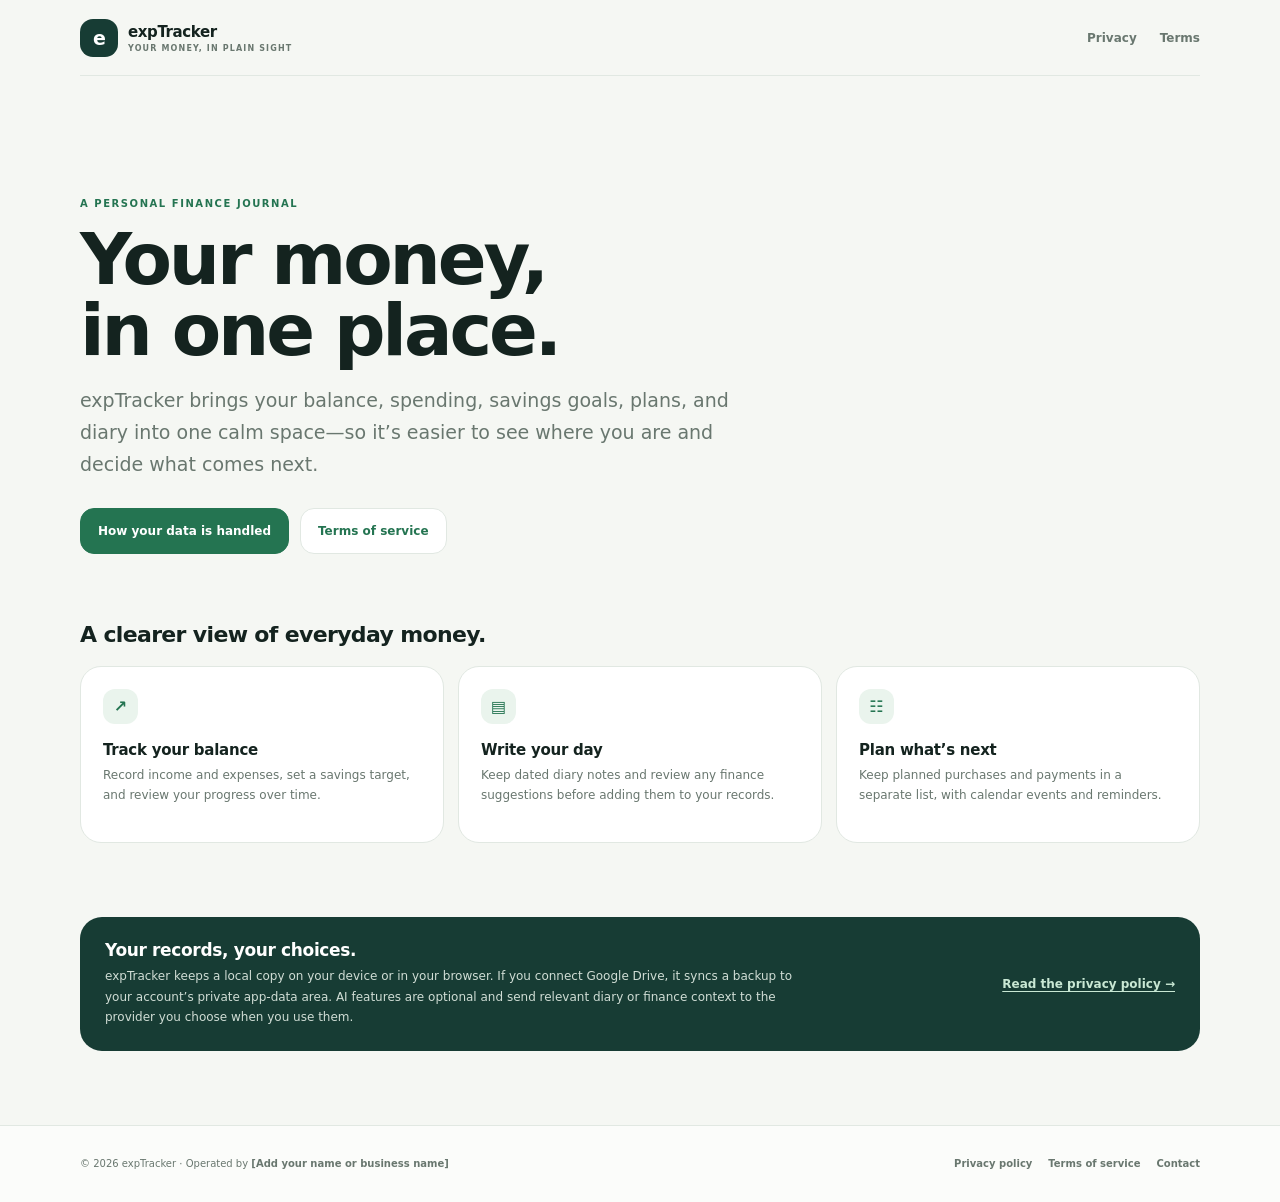
==== index.html @ 9c322c6c "first commit" ====
<!doctype html>
<html lang="en">
  <head>
    <meta charset="utf-8">
    <meta name="viewport" content="width=device-width, initial-scale=1">
    <meta name="theme-color" content="#f5f7f3">
    <meta name="description" content="expTracker is a personal finance journal for tracking income, expenses, diary notes, savings goals, and plans.">
    <title>expTracker — Your money, in one place</title>
    <link rel="stylesheet" href="./styles.css">
  </head>
  <body>
    <header class="site-header">
      <a class="brand" href="./" aria-label="expTracker home">
        <span class="brand-mark" aria-hidden="true">e</span>
        <span><span class="brand-name">expTracker</span><span class="brand-tagline">YOUR MONEY, IN PLAIN SIGHT</span></span>
      </a>
      <nav class="site-nav" aria-label="Main navigation">
        <a href="./privacy.html">Privacy</a>
        <a href="./terms.html">Terms</a>
      </nav>
    </header>

    <main class="home-shell page-shell">
      <section class="hero">
        <p class="eyebrow">A PERSONAL FINANCE JOURNAL</p>
        <h1>Your money,<br>in one place.</h1>
        <p class="hero-copy">expTracker brings your balance, spending, savings goals, plans, and diary into one calm space—so it’s easier to see where you are and decide what comes next.</p>
        <div class="hero-actions">
          <a class="button button-primary" href="./privacy.html">How your data is handled</a>
          <a class="button" href="./terms.html">Terms of service</a>
        </div>
      </section>

      <section class="section" aria-labelledby="features-title">
        <h2 class="section-heading" id="features-title">A clearer view of everyday money.</h2>
        <div class="feature-grid">
          <article class="feature-card">
            <span class="feature-mark" aria-hidden="true">↗</span>
            <h3>Track your balance</h3>
            <p>Record income and expenses, set a savings target, and review your progress over time.</p>
          </article>
          <article class="feature-card">
            <span class="feature-mark" aria-hidden="true">▤</span>
            <h3>Write your day</h3>
            <p>Keep dated diary notes and review any finance suggestions before adding them to your records.</p>
          </article>
          <article class="feature-card">
            <span class="feature-mark" aria-hidden="true">☷</span>
            <h3>Plan what’s next</h3>
            <p>Keep planned purchases and payments in a separate list, with calendar events and reminders.</p>
          </article>
        </div>
      </section>

      <section class="section" aria-labelledby="data-title">
        <div class="privacy-callout">
          <div>
            <h2 id="data-title">Your records, your choices.</h2>
            <p>expTracker keeps a local copy on your device or in your browser. If you connect Google Drive, it syncs a backup to your account’s private app-data area. AI features are optional and send relevant diary or finance context to the provider you choose when you use them.</p>
          </div>
          <a href="./privacy.html">Read the privacy policy →</a>
        </div>
      </section>
    </main>

    <footer class="site-footer">
      <div class="footer-inner">
        <div class="footer-copy">© 2026 expTracker · Operated by <strong>[Add your name or business name]</strong></div>
        <nav class="footer-links" aria-label="Footer navigation">
          <a href="./privacy.html">Privacy policy</a>
          <a href="./terms.html">Terms of service</a>
          <a href="./privacy.html#contact">Contact</a>
        </nav>
      </div>
    </footer>
  </body>
</html>
---- styles.css ----
:root {
  color-scheme: light;
  --ink: #14231f;
  --navy: #173c34;
  --green: #247451;
  --green-soft: #eaf4ed;
  --paper: #f5f7f3;
  --white: #fff;
  --line: #e1e8e2;
  --muted: #69776f;
  --gold: #e6b951;
  font-family: Inter, ui-sans-serif, system-ui, -apple-system, BlinkMacSystemFont, "Segoe UI", sans-serif;
  font-synthesis: none;
  text-rendering: optimizeLegibility;
}

* { box-sizing: border-box; }

html { min-width: 320px; background: var(--paper); scroll-behavior: smooth; }

body {
  min-height: 100vh;
  margin: 0;
  color: var(--ink);
  background: var(--paper);
  -webkit-font-smoothing: antialiased;
}

a { color: var(--green); text-underline-offset: 3px; }
a:hover { color: var(--navy); }
a:focus-visible { outline: 3px solid var(--gold); outline-offset: 3px; border-radius: 4px; }

.site-header {
  display: flex;
  width: min(1120px, calc(100% - 40px));
  min-height: 76px;
  align-items: center;
  justify-content: space-between;
  margin: 0 auto;
  border-bottom: 1px solid var(--line);
}

.brand { display: inline-flex; align-items: center; gap: 10px; color: var(--ink); text-decoration: none; }
.brand-mark {
  display: grid;
  width: 38px;
  height: 38px;
  place-items: center;
  border-radius: 13px;
  color: var(--white);
  background: var(--navy);
  font-size: 19px;
  font-weight: 900;
  letter-spacing: -1px;
}
.brand-name { font-size: 15px; font-weight: 900; letter-spacing: -.4px; }
.brand-tagline { display: block; margin-top: 3px; color: var(--muted); font-size: 8px; font-weight: 800; letter-spacing: 1.15px; }
.site-nav { display: flex; align-items: center; gap: 23px; }
.site-nav a { color: var(--muted); font-size: 12px; font-weight: 700; text-decoration: none; }
.site-nav a:hover, .site-nav a[aria-current="page"] { color: var(--green); }

.page-shell { width: min(960px, calc(100% - 40px)); margin: 0 auto; }
.home-shell { width: min(1120px, calc(100% - 40px)); }
.hero { padding: clamp(58px, 10vw, 112px) 0 68px; }
.eyebrow { color: var(--green); font-size: 10px; font-weight: 900; letter-spacing: 1.55px; }
.hero h1 { max-width: 760px; margin: 15px 0 17px; font-size: clamp(42px, 7vw, 72px); line-height: .99; letter-spacing: -3.1px; }
.hero-copy { max-width: 650px; margin: 0; color: var(--muted); font-size: clamp(16px, 2vw, 19px); line-height: 1.7; }
.hero-actions { display: flex; flex-wrap: wrap; gap: 11px; margin-top: 28px; }
.button {
  display: inline-flex;
  min-height: 46px;
  align-items: center;
  justify-content: center;
  padding: 0 17px;
  border: 1px solid var(--line);
  border-radius: 14px;
  color: var(--green);
  background: var(--white);
  font-size: 12px;
  font-weight: 800;
  text-decoration: none;
}
.button-primary { border-color: var(--green); color: var(--white); background: var(--green); }
.button:hover { transform: translateY(-1px); text-decoration: none; }
.button-primary:hover { color: var(--white); background: var(--navy); }

.section { padding: 0 0 74px; }
.section-heading { margin: 0 0 19px; font-size: 22px; letter-spacing: -.65px; }
.feature-grid { display: grid; grid-template-columns: repeat(3, minmax(0, 1fr)); gap: 14px; }
.feature-card {
  min-height: 177px;
  padding: 22px;
  border: 1px solid var(--line);
  border-radius: 21px;
  background: var(--white);
}
.feature-mark { display: grid; width: 35px; height: 35px; place-items: center; border-radius: 12px; color: var(--green); background: var(--green-soft); font-size: 16px; font-weight: 900; }
.feature-card h3 { margin: 17px 0 7px; font-size: 15px; letter-spacing: -.25px; }
.feature-card p { margin: 0; color: var(--muted); font-size: 12px; line-height: 1.65; }

.privacy-callout { display: grid; grid-template-columns: 1fr auto; align-items: center; gap: 18px; padding: 23px 25px; border-radius: 22px; color: var(--white); background: var(--navy); }
.privacy-callout h2 { margin: 0 0 6px; font-size: 17px; letter-spacing: -.35px; }
.privacy-callout p { max-width: 700px; margin: 0; color: #d0ddd5; font-size: 12px; line-height: 1.7; }
.privacy-callout a { color: #c9e8d4; font-size: 12px; font-weight: 800; white-space: nowrap; }

.legal-page { padding: 50px 0 78px; }
.legal-kicker { margin-bottom: 11px; color: var(--green); font-size: 9px; font-weight: 900; letter-spacing: 1.4px; }
.legal-page h1 { margin: 0; font-size: clamp(36px, 5vw, 52px); line-height: 1.05; letter-spacing: -2px; }
.legal-updated { margin: 11px 0 27px; color: var(--muted); font-size: 12px; }
.legal-intro { padding: 20px 22px; border: 1px solid #dbe9df; border-radius: 18px; color: #36594a; background: var(--green-soft); font-size: 14px; line-height: 1.75; }
.legal-content { max-width: 760px; padding-top: 11px; }
.legal-content section { padding-top: 25px; }
.legal-content h2 { margin: 0 0 9px; font-size: 18px; letter-spacing: -.35px; }
.legal-content h3 { margin: 16px 0 6px; font-size: 14px; }
.legal-content p, .legal-content li { color: #53635a; font-size: 13px; line-height: 1.8; }
.legal-content p { margin: 7px 0 10px; }
.legal-content ul { display: grid; gap: 7px; padding-left: 21px; }
.legal-content strong { color: var(--ink); }
.contact-card { margin-top: 25px; padding: 18px 20px; border: 1px solid var(--line); border-radius: 16px; background: var(--white); }
.contact-card p { margin: 0; color: var(--muted); font-size: 12px; line-height: 1.7; }

.site-footer { border-top: 1px solid var(--line); background: rgba(255,255,255,.64); }
.footer-inner { display: flex; width: min(1120px, calc(100% - 40px)); min-height: 76px; align-items: center; justify-content: space-between; gap: 16px; margin: 0 auto; }
.footer-copy { color: var(--muted); font-size: 10px; line-height: 1.6; }
.footer-links { display: flex; flex-wrap: wrap; gap: 16px; }
.footer-links a { color: var(--muted); font-size: 10px; font-weight: 700; text-decoration: none; }

@media (max-width: 700px) {
  .site-header, .footer-inner { width: min(100% - 32px, 1120px); }
  .page-shell, .home-shell { width: min(100% - 32px, 960px); }
  .site-header { min-height: 68px; }
  .site-nav { gap: 14px; }
  .site-nav a { font-size: 11px; }
  .hero { padding: 61px 0 54px; }
  .hero h1 { letter-spacing: -2px; }
  .feature-grid { grid-template-columns: 1fr; gap: 10px; }
  .feature-card { min-height: 0; padding: 18px; }
  .feature-card h3 { margin-top: 12px; }
  .section { padding-bottom: 52px; }
  .privacy-callout { grid-template-columns: 1fr; padding: 20px; }
  .privacy-callout a { justify-self: start; }
  .legal-page { padding-top: 38px; }
  .footer-inner { align-items: flex-start; flex-direction: column; justify-content: center; padding: 18px 0; }
}

@media (prefers-reduced-motion: reduce) {
  html { scroll-behavior: auto; }
  *, *::before, *::after { transition-duration: .01ms !important; animation-duration: .01ms !important; animation-iteration-count: 1 !important; }
}
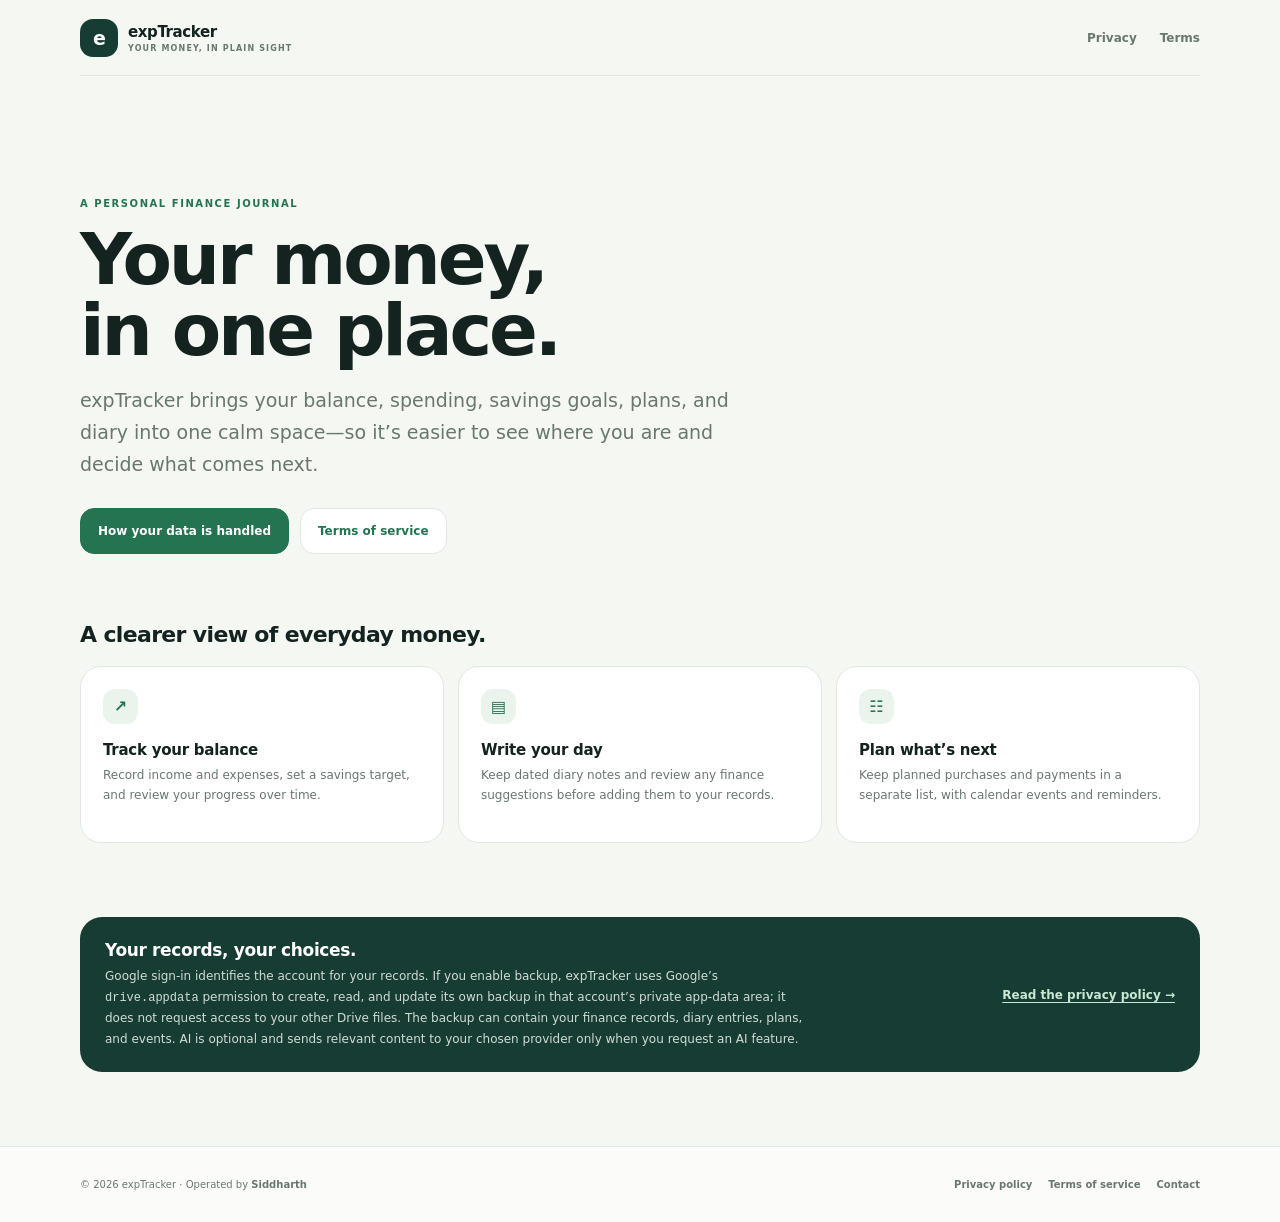
==== commit 7651c611: "second change" ====
--- a/index.html
+++ b/index.html
@@ -56,7 +56,7 @@
         <div class="privacy-callout">
           <div>
             <h2 id="data-title">Your records, your choices.</h2>
-            <p>expTracker keeps a local copy on your device or in your browser. If you connect Google Drive, it syncs a backup to your account’s private app-data area. AI features are optional and send relevant diary or finance context to the provider you choose when you use them.</p>
+            <p>Google sign-in identifies the account for your records. If you enable backup, expTracker uses Google’s <code>drive.appdata</code> permission to create, read, and update its own backup in that account’s private app-data area; it does not request access to your other Drive files. The backup can contain your finance records, diary entries, plans, and events. AI is optional and sends relevant content to your chosen provider only when you request an AI feature.</p>
           </div>
           <a href="./privacy.html">Read the privacy policy →</a>
         </div>
@@ -65,7 +65,7 @@
 
     <footer class="site-footer">
       <div class="footer-inner">
-        <div class="footer-copy">© 2026 expTracker · Operated by <strong>[Add your name or business name]</strong></div>
+        <div class="footer-copy">© 2026 expTracker · Operated by <strong>Siddharth</strong></div>
         <nav class="footer-links" aria-label="Footer navigation">
           <a href="./privacy.html">Privacy policy</a>
           <a href="./terms.html">Terms of service</a>
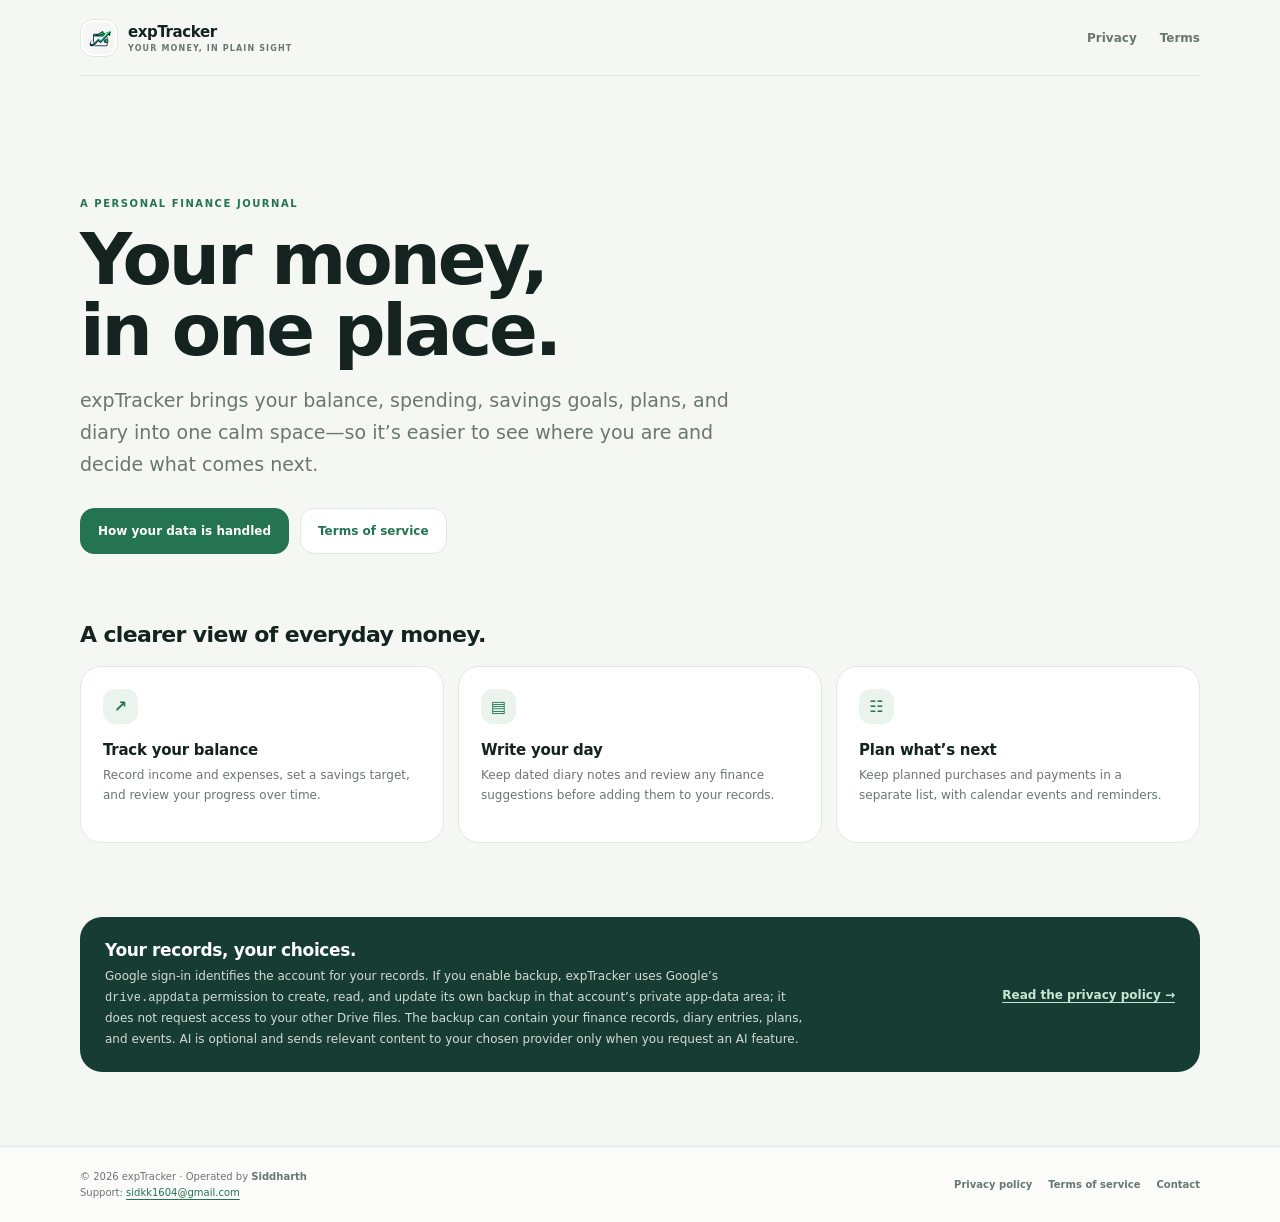
==== commit b6c327f0: "logo" ====
--- a/index.html
+++ b/index.html
@@ -6,12 +6,14 @@
     <meta name="theme-color" content="#f5f7f3">
     <meta name="description" content="expTracker is a personal finance journal for tracking income, expenses, diary notes, savings goals, and plans.">
     <title>expTracker — Your money, in one place</title>
+    <link rel="icon" type="image/png" href="./favicon.png">
+    <link rel="apple-touch-icon" href="./icon.png">
     <link rel="stylesheet" href="./styles.css">
   </head>
   <body>
     <header class="site-header">
       <a class="brand" href="./" aria-label="expTracker home">
-        <span class="brand-mark" aria-hidden="true">e</span>
+        <img class="brand-mark" src="./icon.png" alt="" aria-hidden="true">
         <span><span class="brand-name">expTracker</span><span class="brand-tagline">YOUR MONEY, IN PLAIN SIGHT</span></span>
       </a>
       <nav class="site-nav" aria-label="Main navigation">
@@ -65,7 +67,7 @@
 
     <footer class="site-footer">
       <div class="footer-inner">
-        <div class="footer-copy">© 2026 expTracker · Operated by <strong>Siddharth</strong></div>
+        <div class="footer-copy">© 2026 expTracker · Operated by <strong>Siddharth</strong><br>Support: <a href="mailto:sidkk1604@gmail.com">sidkk1604@gmail.com</a></div>
         <nav class="footer-links" aria-label="Footer navigation">
           <a href="./privacy.html">Privacy policy</a>
           <a href="./terms.html">Terms of service</a>
--- a/styles.css
+++ b/styles.css
@@ -42,16 +42,15 @@
 
 .brand { display: inline-flex; align-items: center; gap: 10px; color: var(--ink); text-decoration: none; }
 .brand-mark {
-  display: grid;
+  display: block;
   width: 38px;
   height: 38px;
-  place-items: center;
+  flex: 0 0 38px;
+  object-fit: contain;
+  padding: 2px;
   border-radius: 13px;
-  color: var(--white);
-  background: var(--navy);
-  font-size: 19px;
-  font-weight: 900;
-  letter-spacing: -1px;
+  border: 1px solid var(--line);
+  background: var(--white);
 }
 .brand-name { font-size: 15px; font-weight: 900; letter-spacing: -.4px; }
 .brand-tagline { display: block; margin-top: 3px; color: var(--muted); font-size: 8px; font-weight: 800; letter-spacing: 1.15px; }
